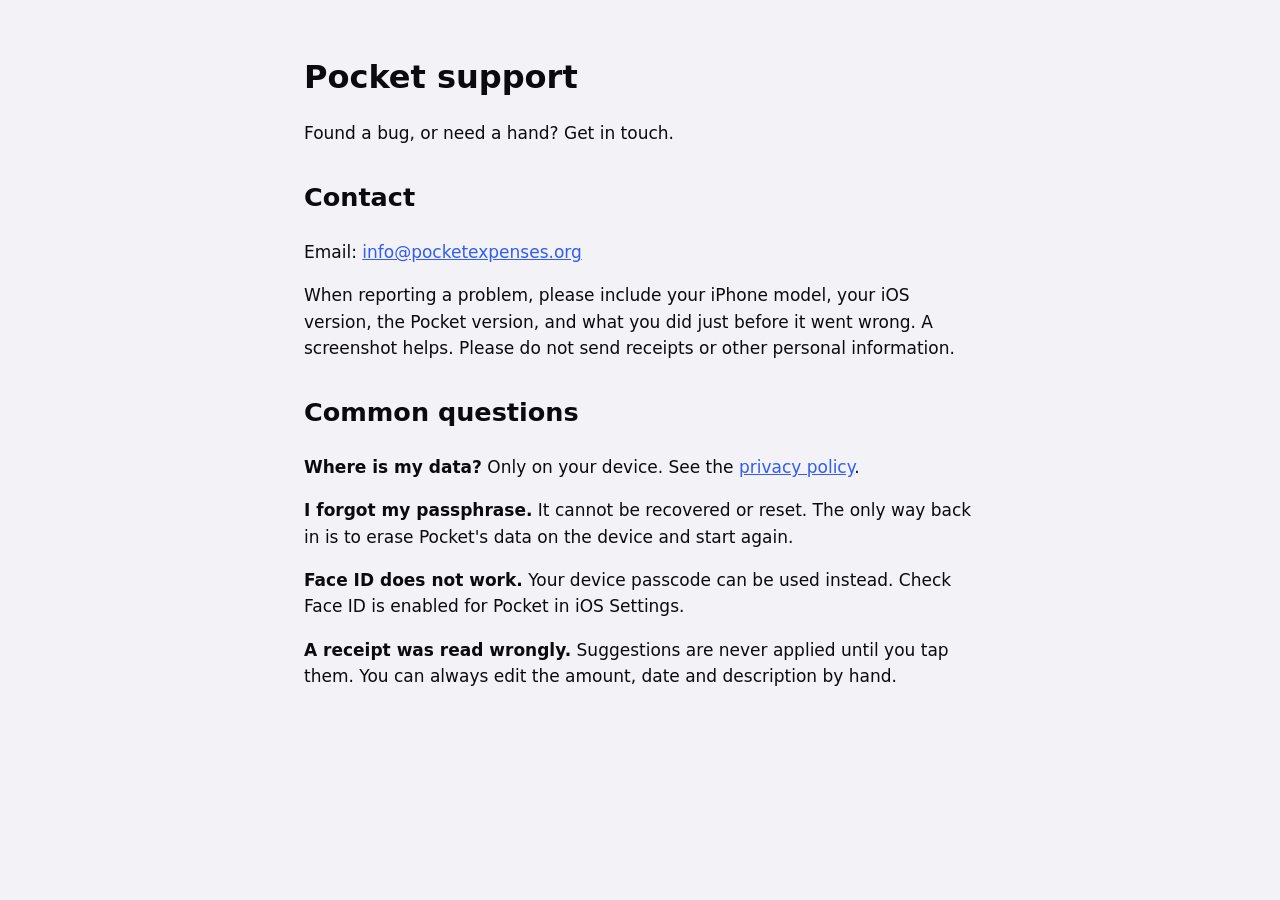
==== index.html @ 00cc197d "Add the Pocket privacy policy and support pages Co-Authored-By: Claude Sonnet 5.5 <noreply@anthropic" ====
<!doctype html>
<html lang="en"><head><meta charset="utf-8"><meta name="viewport" content="width=device-width,initial-scale=1">
<title>Pocket Support</title><link rel="stylesheet" href="style.css"></head><body>
<h1>Pocket support</h1>
<p>Found a bug, or need a hand? Get in touch.</p>
<h2>Contact</h2>
<p>Email: <a href="mailto:info@pocketexpenses.org">info@pocketexpenses.org</a></p>
<p>When reporting a problem, please include your iPhone model, your iOS version, the Pocket version, and what you did just before it went wrong. A screenshot helps. Please do not send receipts or other personal information.</p>
<h2>Common questions</h2>
<p><strong>Where is my data?</strong> Only on your device. See the <a href="privacy.html">privacy policy</a>.</p>
<p><strong>I forgot my passphrase.</strong> It cannot be recovered or reset. The only way back in is to erase Pocket's data on the device and start again.</p>
<p><strong>Face ID does not work.</strong> Your device passcode can be used instead. Check Face ID is enabled for Pocket in iOS Settings.</p>
<p><strong>A receipt was read wrongly.</strong> Suggestions are never applied until you tap them. You can always edit the amount, date and description by hand.</p>
</body></html>
---- style.css ----
:root{color-scheme:light dark}
body{font:17px/1.55 -apple-system,system-ui,sans-serif;max-width:42rem;margin:0 auto;padding:2rem 1.25rem;background:#f2f2f7;color:#0b0b0f}
h1{font-size:2rem;margin-bottom:.25rem}h2{margin-top:2rem}a{color:#315cf5}.muted{color:#7c7c82}
@media(prefers-color-scheme:dark){body{background:#000;color:#f2f2f7}a{color:#7f9cff}}
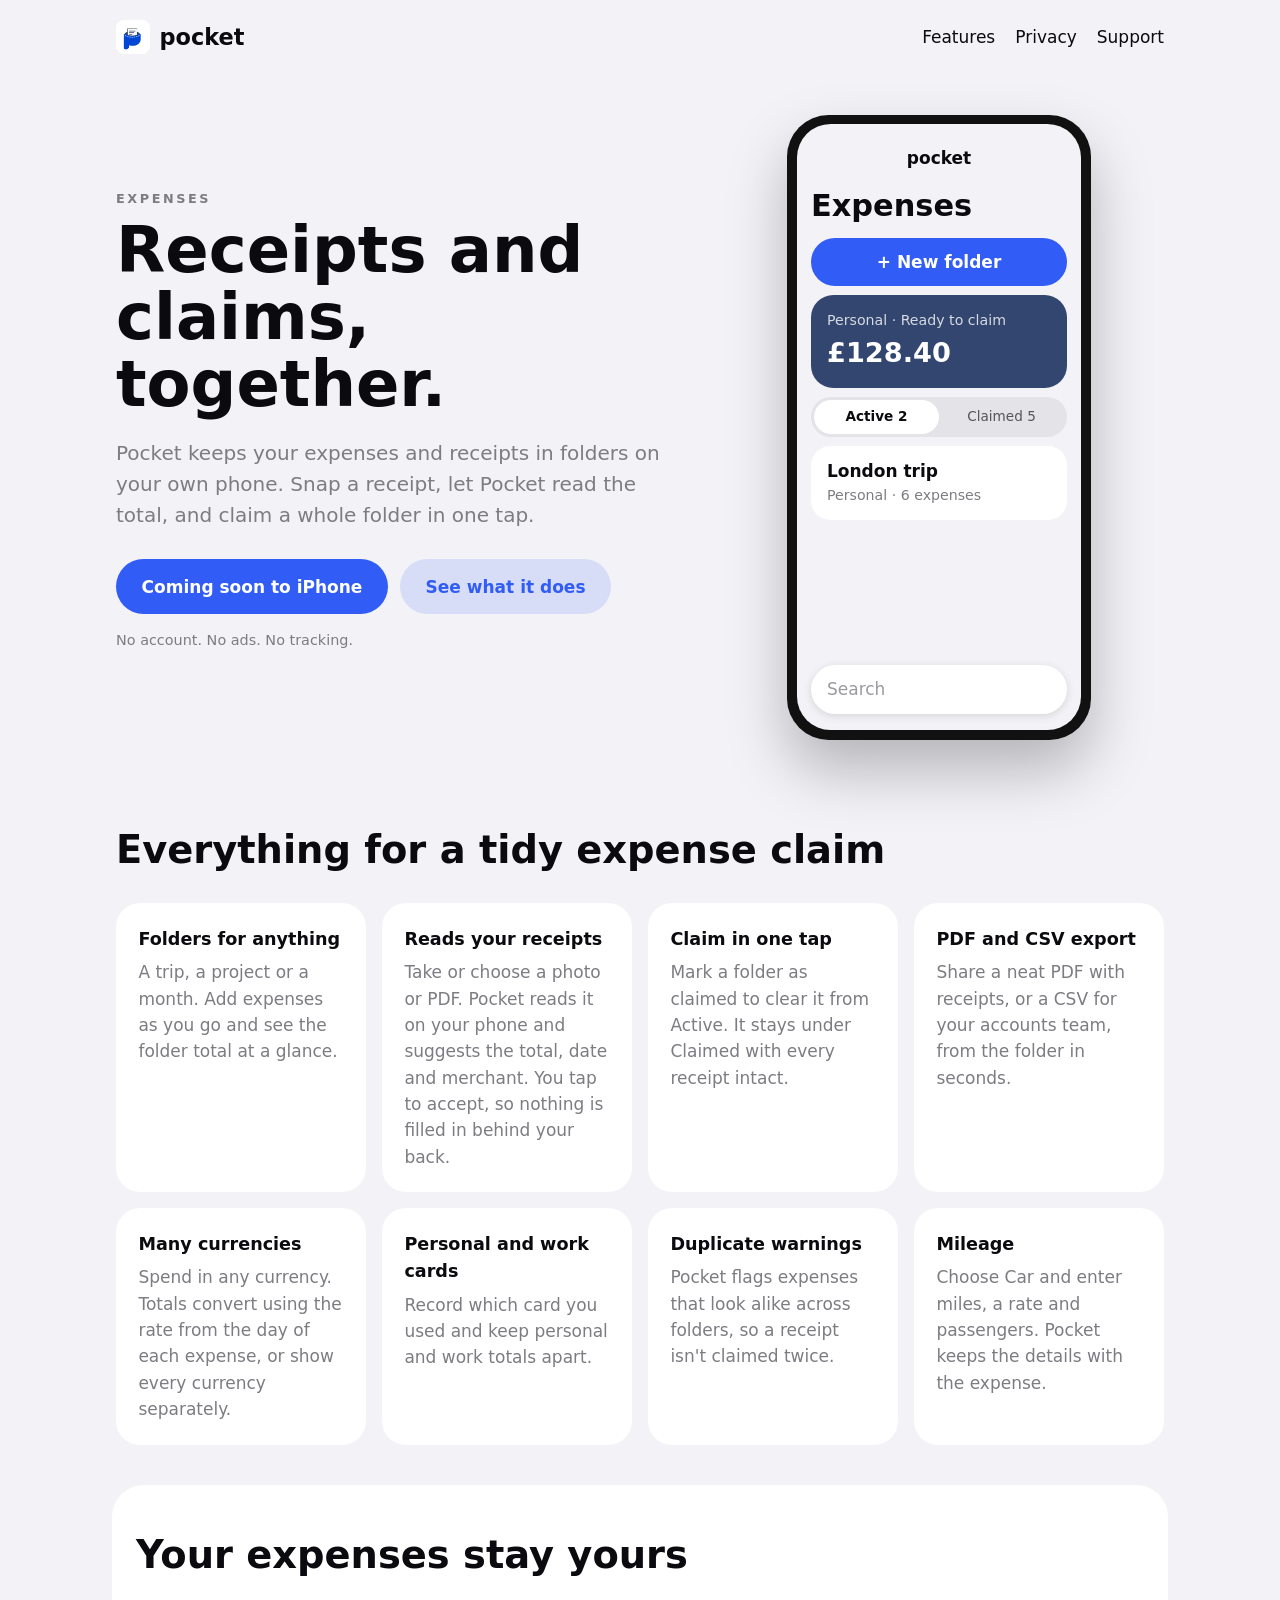
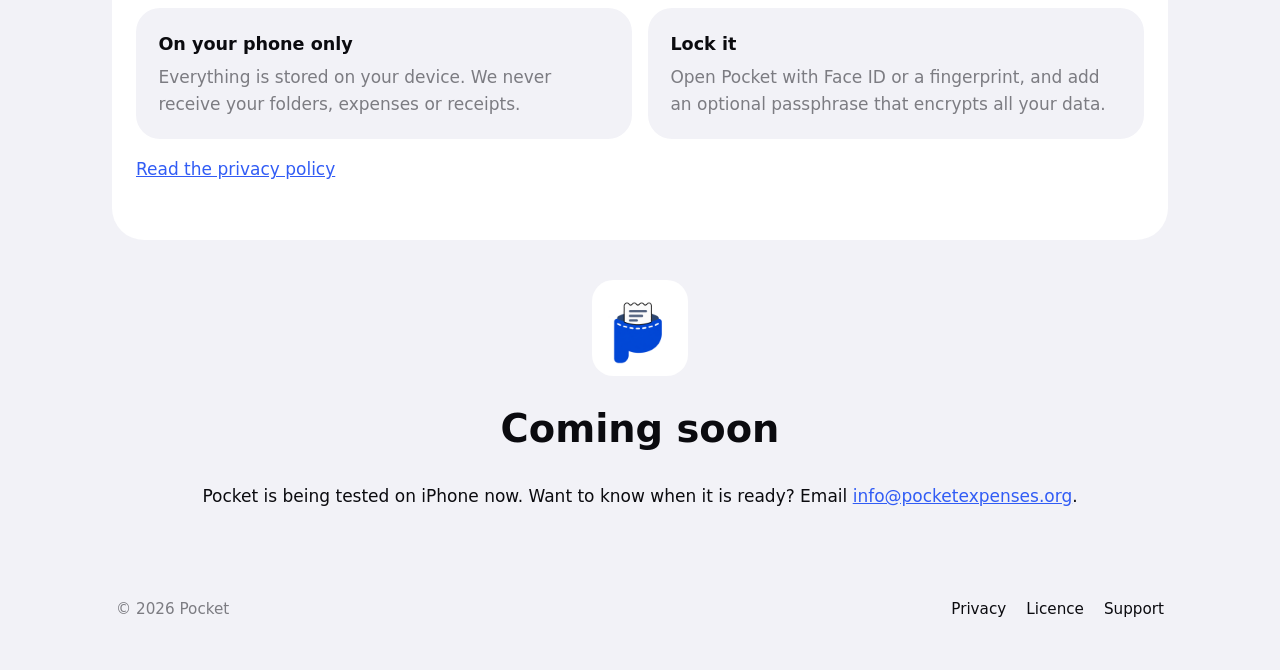
==== commit 049496d5: "Add the Pocket marketing site Co-Authored-By: Claude Sonnet 5.5 <noreply@anthropic.com> Claude-Sessi" ====
--- a/index.html
+++ b/index.html
@@ -1,14 +1,60 @@
 <!doctype html>
 <html lang="en"><head><meta charset="utf-8"><meta name="viewport" content="width=device-width,initial-scale=1">
-<title>Pocket Support</title><link rel="stylesheet" href="style.css"></head><body>
-<h1>Pocket support</h1>
-<p>Found a bug, or need a hand? Get in touch.</p>
-<h2>Contact</h2>
-<p>Email: <a href="mailto:info@pocketexpenses.org">info@pocketexpenses.org</a></p>
-<p>When reporting a problem, please include your iPhone model, your iOS version, the Pocket version, and what you did just before it went wrong. A screenshot helps. Please do not send receipts or other personal information.</p>
-<h2>Common questions</h2>
-<p><strong>Where is my data?</strong> Only on your device. See the <a href="privacy.html">privacy policy</a>.</p>
-<p><strong>I forgot my passphrase.</strong> It cannot be recovered or reset. The only way back in is to erase Pocket's data on the device and start again.</p>
-<p><strong>Face ID does not work.</strong> Your device passcode can be used instead. Check Face ID is enabled for Pocket in iOS Settings.</p>
-<p><strong>A receipt was read wrongly.</strong> Suggestions are never applied until you tap them. You can always edit the amount, date and description by hand.</p>
+<title>Pocket: receipts and expense claims, on your phone</title>
+<meta name="description" content="Pocket keeps your expenses and receipts in folders on your own phone. Scan a receipt, claim in one tap, export to PDF or CSV. No account, no tracking.">
+<link rel="icon" href="favicon.svg" type="image/svg+xml"><link rel="apple-touch-icon" href="apple-touch-icon.png">
+<meta property="og:title" content="Pocket: receipts and expense claims, on your phone"><meta property="og:description" content="Your expenses and receipts stay on your phone. No account, no tracking."><meta property="og:image" content="icon.png">
+<link rel="stylesheet" href="site.css"></head><body>
+<header class="wrap nav"><a class="brand" href="./"><img src="icon.png" alt="" width="34" height="34"><span>pocket</span></a>
+<nav><a href="#features">Features</a><a href="#privacy">Privacy</a><a href="support.html">Support</a></nav></header>
+
+<main>
+<section class="wrap hero">
+<div class="copy">
+<p class="eyebrow">Expenses</p>
+<h1>Receipts and claims, together.</h1>
+<p class="lead">Pocket keeps your expenses and receipts in folders on your own phone. Snap a receipt, let Pocket read the total, and claim a whole folder in one tap.</p>
+<p class="cta"><a class="button" href="#get">Coming soon to iPhone</a><a class="button tint" href="#features">See what it does</a></p>
+<p class="small muted">No account. No ads. No tracking.</p>
+</div>
+<div class="phone" role="img" aria-label="Illustration of the Pocket home screen showing a total, an Active and Claimed switch and a folder.">
+<div class="screen"><div class="bar"><b>pocket</b></div>
+<h3>Expenses</h3><div class="btn">+ New folder</div>
+<div class="total"><small>Personal · Ready to claim</small><strong>£128.40</strong></div>
+<div class="seg"><span class="on">Active 2</span><span>Claimed 5</span></div>
+<div class="card"><b>London trip</b><small>Personal · 6 expenses</small></div>
+<div class="pill">Search</div></div></div>
+</section>
+
+<section id="features" class="wrap">
+<h2>Everything for a tidy expense claim</h2>
+<div class="grid">
+<article><h3>Folders for anything</h3><p>A trip, a project or a month. Add expenses as you go and see the folder total at a glance.</p></article>
+<article><h3>Reads your receipts</h3><p>Take or choose a photo or PDF. Pocket reads it on your phone and suggests the total, date and merchant. You tap to accept, so nothing is filled in behind your back.</p></article>
+<article><h3>Claim in one tap</h3><p>Mark a folder as claimed to clear it from Active. It stays under Claimed with every receipt intact.</p></article>
+<article><h3>PDF and CSV export</h3><p>Share a neat PDF with receipts, or a CSV for your accounts team, from the folder in seconds.</p></article>
+<article><h3>Many currencies</h3><p>Spend in any currency. Totals convert using the rate from the day of each expense, or show every currency separately.</p></article>
+<article><h3>Personal and work cards</h3><p>Record which card you used and keep personal and work totals apart.</p></article>
+<article><h3>Duplicate warnings</h3><p>Pocket flags expenses that look alike across folders, so a receipt isn't claimed twice.</p></article>
+<article><h3>Mileage</h3><p>Choose Car and enter miles, a rate and passengers. Pocket keeps the details with the expense.</p></article>
+</div>
+</section>
+
+<section id="privacy" class="wrap band">
+<h2>Your expenses stay yours</h2>
+<div class="grid two">
+<article><h3>On your phone only</h3><p>Everything is stored on your device. We never receive your folders, expenses or receipts.</p></article>
+<article><h3>Lock it</h3><p>Open Pocket with Face ID or a fingerprint, and add an optional passphrase that encrypts all your data.</p></article>
+</div>
+<p><a href="privacy.html">Read the privacy policy</a></p>
+</section>
+
+<section id="get" class="wrap get">
+<img src="icon.png" alt="Pocket app icon" width="96" height="96">
+<h2>Coming soon</h2>
+<p>Pocket is being tested on iPhone now. Want to know when it is ready? Email <a href="mailto:info@pocketexpenses.org?subject=Tell%20me%20when%20Pocket%20is%20ready">info@pocketexpenses.org</a>.</p>
+</section>
+</main>
+
+<footer class="wrap foot"><span>© 2026 Pocket</span><nav><a href="privacy.html">Privacy</a><a href="eula.html">Licence</a><a href="support.html">Support</a></nav></footer>
 </body></html>
--- a/site.css
+++ b/site.css
@@ -0,0 +1,32 @@
+:root{--bg:#f2f2f7;--card:#fff;--ink:#0b0b0f;--mute:#7c7c82;--blue:#315cf5;--slate:#33466f;--tint:rgba(49,92,245,.14);color-scheme:light dark}
+@media(prefers-color-scheme:dark){:root{--bg:#000;--card:#1c1c1e;--ink:#f2f2f7;--blue:#7f9cff;--tint:rgba(127,156,255,.2)}}
+*{box-sizing:border-box}html{scroll-behavior:smooth}
+body{margin:0;font:17px/1.55 -apple-system,system-ui,"Segoe UI",sans-serif;background:var(--bg);color:var(--ink)}
+a{color:var(--blue)}.wrap{max-width:68rem;margin:0 auto;padding:0 1.25rem}.muted{color:var(--mute)}.small{font-size:.9rem}
+.nav{display:flex;justify-content:space-between;align-items:center;padding-top:1.25rem;padding-bottom:1.25rem}
+.brand{display:flex;align-items:center;gap:.6rem;font-weight:700;font-size:1.4rem;color:var(--ink);text-decoration:none}
+.brand img,.get img{border-radius:22%}
+.nav nav a,.foot nav a{margin-left:1.25rem;color:var(--ink);text-decoration:none}.nav nav a:hover,.foot a:hover{color:var(--blue)}
+.hero{display:grid;grid-template-columns:1.1fr .9fr;gap:3rem;align-items:center;padding-top:2rem;padding-bottom:4rem}
+.eyebrow{letter-spacing:.2em;text-transform:uppercase;font-size:.8rem;font-weight:700;color:var(--mute);margin:0}
+h1{font-size:clamp(2.4rem,6vw,4rem);line-height:1.05;margin:.5rem 0 1rem}
+.lead{font-size:1.25rem;color:var(--mute);max-width:34rem}
+.cta{display:flex;flex-wrap:wrap;gap:.75rem;margin:1.75rem 0 .75rem}
+.button{display:inline-block;background:var(--blue);color:#fff;font-weight:600;padding:.9rem 1.6rem;border-radius:99px;text-decoration:none}
+.button.tint{background:var(--tint);color:var(--blue)}
+h2{font-size:clamp(1.7rem,4vw,2.4rem);margin:0 0 1.5rem}
+section.wrap{padding-top:2.5rem;padding-bottom:2.5rem}
+.grid{display:grid;grid-template-columns:repeat(auto-fit,minmax(15rem,1fr));gap:1rem}.grid.two{grid-template-columns:repeat(auto-fit,minmax(19rem,1fr))}
+article{background:var(--card);border-radius:24px;padding:1.4rem}article h3{margin:0 0 .4rem;font-size:1.1rem}article p{margin:0;color:var(--mute)}
+.band{background:var(--card);border-radius:32px;max-width:66rem;padding:2.5rem 1.5rem!important}.band article{background:var(--bg)}
+.get{text-align:center}.get h2{margin-top:1rem}
+.foot{display:flex;justify-content:space-between;flex-wrap:wrap;gap:1rem;padding-top:2rem;padding-bottom:3rem;color:var(--mute);font-size:.95rem}.foot nav a{margin:0 0 0 1.25rem}
+.phone{justify-self:center;width:min(100%,19rem);aspect-ratio:9/18.5;background:#111;border-radius:2.6rem;padding:.6rem;box-shadow:0 30px 60px rgba(0,0,0,.25)}
+.screen{height:100%;border-radius:2.1rem;background:#f2f2f7;color:#0b0b0f;padding:1rem .9rem;display:flex;flex-direction:column;gap:.55rem;overflow:hidden}
+.screen .bar{text-align:center;padding:.3rem 0 .1rem}.screen h3{font-size:1.9rem;margin:0}
+.screen .btn{background:#315cf5;color:#fff;text-align:center;font-weight:600;border-radius:99px;padding:.7rem}
+.screen .total{background:#33466f;color:#fff;border-radius:1.4rem;padding:.9rem 1rem;display:flex;flex-direction:column}.screen .total small{opacity:.8}.screen .total strong{font-size:1.7rem}
+.seg{display:flex;background:#e3e3e8;border-radius:99px;padding:3px}.seg span{flex:1;text-align:center;padding:.4rem 0;font-size:.85rem;border-radius:99px;color:#555}.seg .on{background:#fff;color:#0b0b0f;font-weight:600}
+.screen .card{background:#fff;border-radius:1.2rem;padding:.8rem 1rem;display:flex;flex-direction:column}.screen .card small{color:#7c7c82}
+.screen .pill{margin-top:auto;background:#fff;border-radius:99px;padding:.7rem 1rem;color:#9a9aa0;box-shadow:0 2px 8px rgba(0,0,0,.12)}
+@media(max-width:46rem){.hero{grid-template-columns:1fr}.nav nav a:first-child{display:none}}
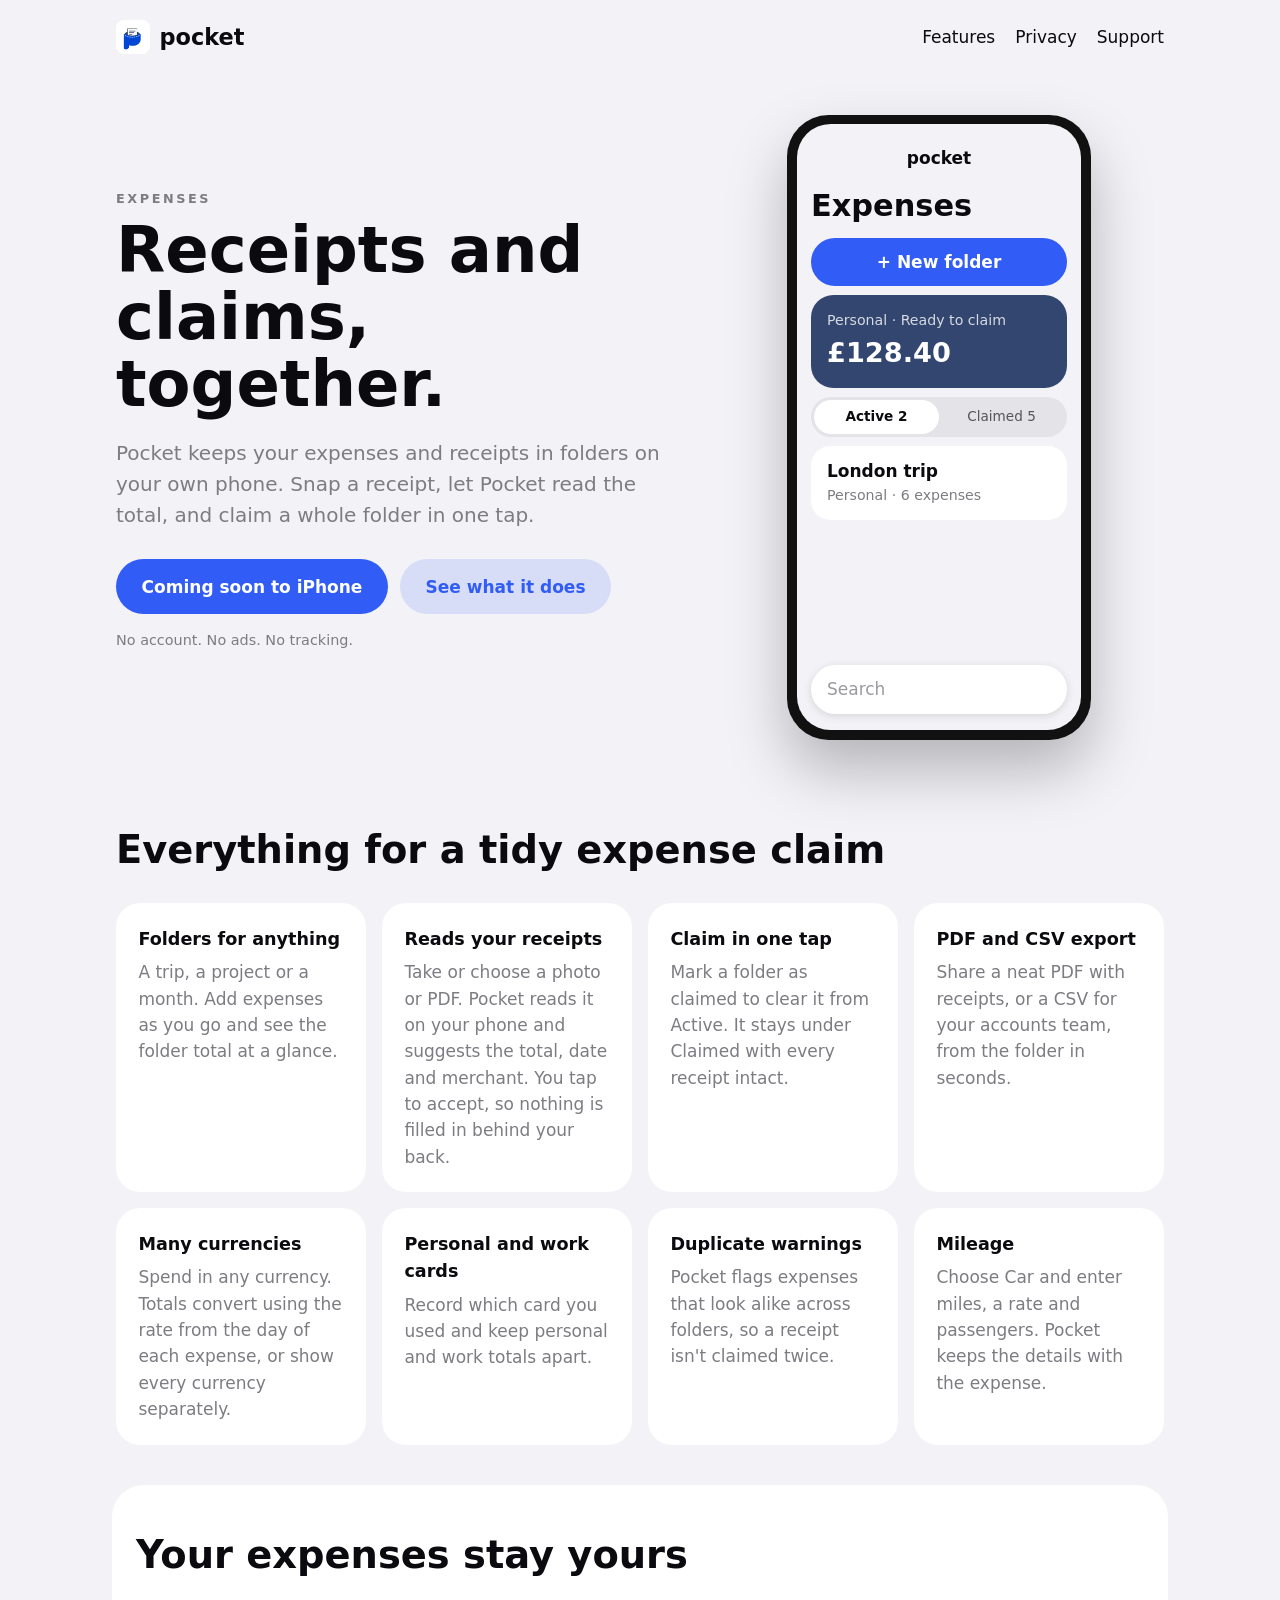
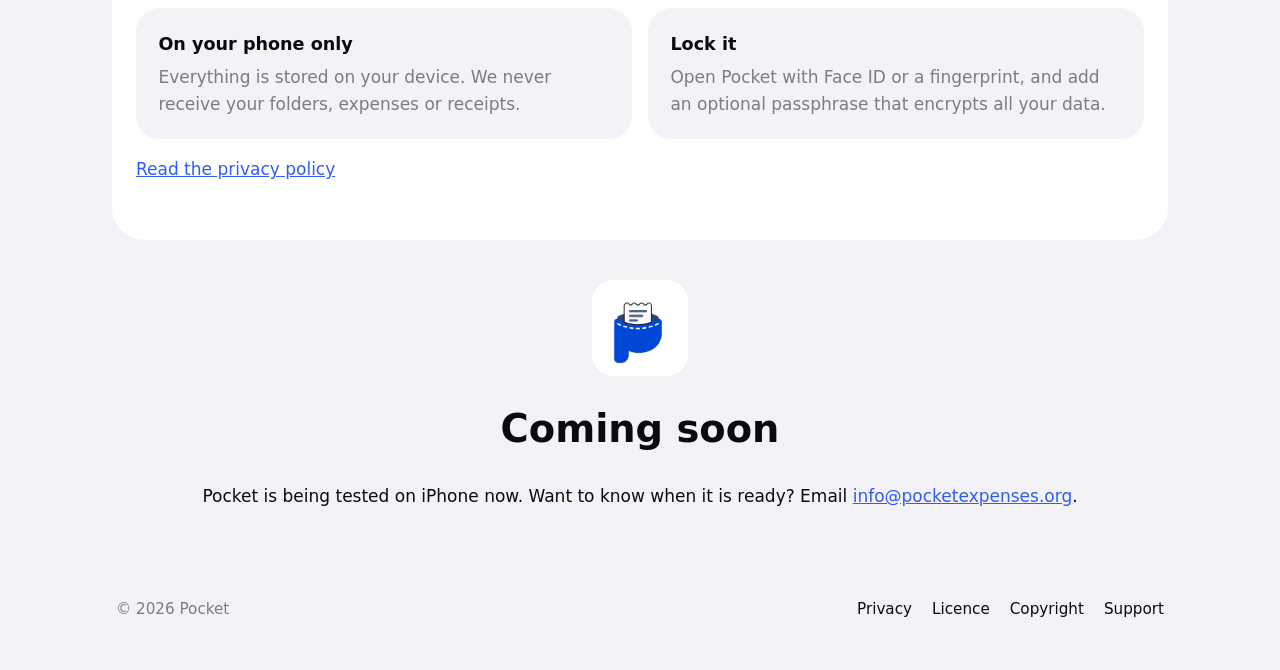
==== commit 754e5272: "Add a copyright page and link it from every footer Co-Authored-By: Claude Sonnet 5.5 <noreply@anthro" ====
--- a/index.html
+++ b/index.html
@@ -56,5 +56,5 @@
 </section>
 </main>
 
-<footer class="wrap foot"><span>© 2026 Pocket</span><nav><a href="privacy.html">Privacy</a><a href="eula.html">Licence</a><a href="support.html">Support</a></nav></footer>
+<footer class="wrap foot"><span>© 2026 Pocket</span><nav><a href="privacy.html">Privacy</a><a href="eula.html">Licence</a><a href="copyright.html">Copyright</a><a href="support.html">Support</a></nav></footer>
 </body></html>
--- a/site.css
+++ b/site.css
@@ -30,3 +30,5 @@
 .screen .card{background:#fff;border-radius:1.2rem;padding:.8rem 1rem;display:flex;flex-direction:column}.screen .card small{color:#7c7c82}
 .screen .pill{margin-top:auto;background:#fff;border-radius:99px;padding:.7rem 1rem;color:#9a9aa0;box-shadow:0 2px 8px rgba(0,0,0,.12)}
 @media(max-width:46rem){.hero{grid-template-columns:1fr}.nav nav a:first-child{display:none}}
+.doc{max-width:46rem;padding-top:1.5rem;padding-bottom:3rem}.doc h1{font-size:clamp(2rem,5vw,2.8rem);margin-bottom:.25rem}
+.doc h2{font-size:1.3rem;margin:2rem 0 .5rem}.doc p{margin:.5rem 0 1rem}.doc strong{font-weight:650}
